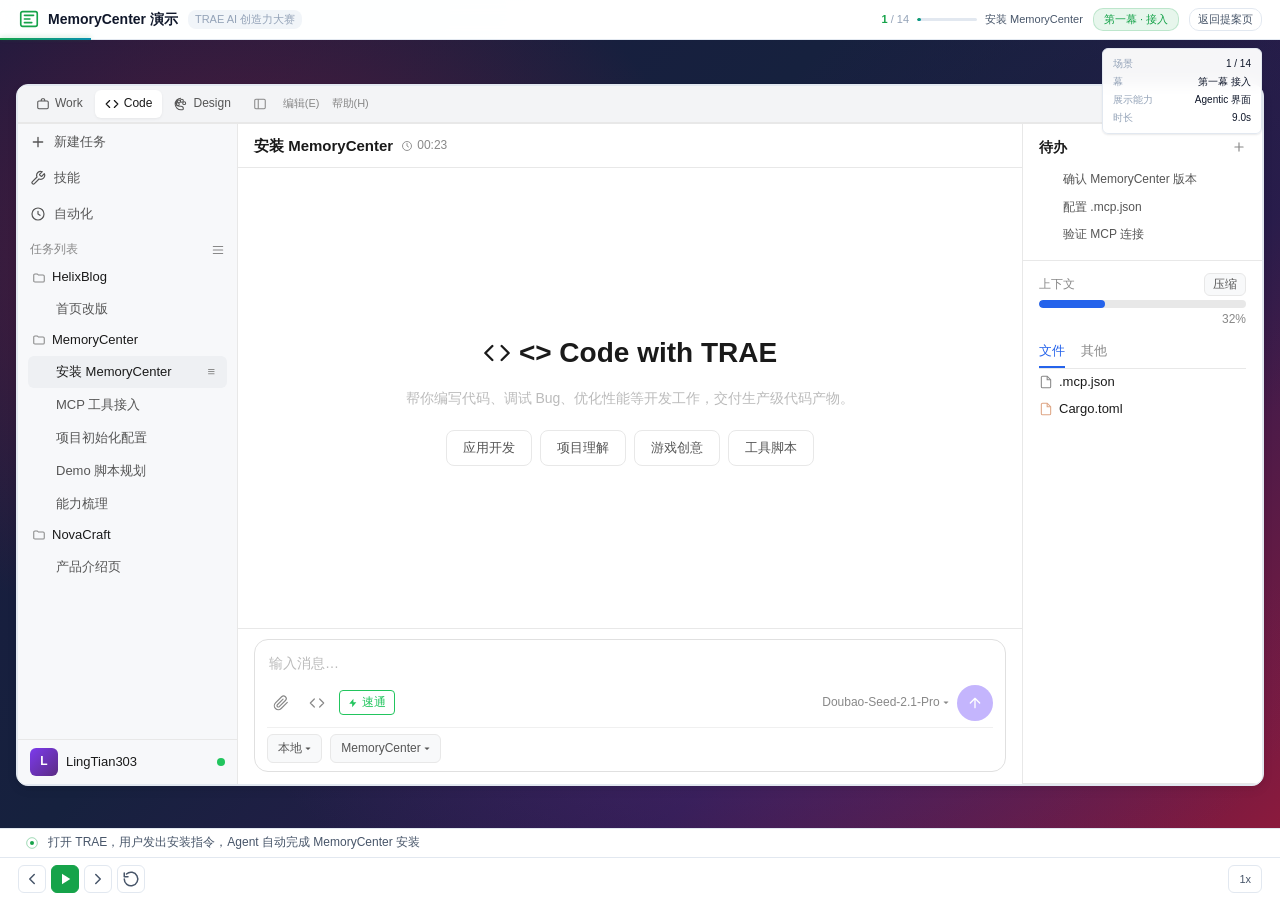
==== contest/demo/index.html @ 3664e906 "feat(demo): 移除底部时间轴+全局桌面背景+进度条迁移顶栏+场景调整" ====
<!DOCTYPE html>
<html lang="zh-CN">
<head>
<meta charset="UTF-8">
<meta name="viewport" content="width=device-width, initial-scale=1.0">
<title>MemoryCenter 演示 · TRAE AI 创造力大赛</title>
<link rel="stylesheet" href="demo.css">
</head>
<body>

<!-- 顶部标题栏 -->
<header id="topbar">
  <div class="topbar-left">
    <span class="logo-mark" aria-hidden="true">
      <svg width="22" height="22" viewBox="0 0 24 24" fill="none">
        <rect x="3" y="4" width="18" height="16" rx="2" stroke="currentColor" stroke-width="1.8"/>
        <path d="M7 8h10M7 12h6M7 16h8" stroke="currentColor" stroke-width="1.8" stroke-linecap="round"/>
      </svg>
    </span>
    <span class="title-text">MemoryCenter 演示</span>
    <span class="title-sub">TRAE AI 创造力大赛</span>
  </div>
  <div class="topbar-right">
    <div class="topbar-progress-wrap">
      <span class="scene-counter">
        <span id="scene-current">0</span> / <span id="scene-total">31</span>
      </span>
      <div id="progress-track" class="progress-track">
        <div id="progress-fill" class="progress-fill"></div>
      </div>
      <span class="scene-name" id="scene-name">—</span>
    </div>
    <span id="act-label" class="act-badge">第一幕 · 接入</span>
    <a href="/" class="back-link">返回提案页</a>
  </div>
  <!-- 场景进度条（嵌入 topbar 底部） -->
  <div id="scene-progress-bar"></div>
</header>

<!-- 场景舞台：16:9 电脑屏幕容器（桌面背景图充填 stage 外区域） -->
<main id="stage-container" class="desktop-bg">
  <div id="stage" class="stage">
    <!-- 场景内容由 demo.js 动态渲染 -->
    <div id="scene-content" class="scene-content">
      <div class="loading-hint">正在加载演示…</div>
    </div>
  </div>
</main>

<!-- 旁白字幕条 -->
<div id="caption-bar">
  <div class="caption-prefix" aria-hidden="true">
    <svg width="16" height="16" viewBox="0 0 24 24" fill="none">
      <circle cx="12" cy="12" r="3" fill="currentColor"/>
      <circle cx="12" cy="12" r="8" stroke="currentColor" stroke-width="1.5" stroke-opacity="0.4"/>
    </svg>
  </div>
  <div id="caption-text" class="caption-text">演示即将开始</div>
</div>

<!-- 控制条 -->
<div id="control-bar">
  <div class="control-group">
    <button id="btn-prev" class="ctrl-btn" title="上一步 (←)" aria-label="上一步">
      <svg width="18" height="18" viewBox="0 0 24 24" fill="none"><path d="M15 6l-6 6 6 6" stroke="currentColor" stroke-width="2" stroke-linecap="round" stroke-linejoin="round"/></svg>
    </button>
    <button id="btn-play" class="ctrl-btn ctrl-btn-primary" title="播放/暂停 (空格)" aria-label="播放/暂停">
      <svg id="icon-play" width="18" height="18" viewBox="0 0 24 24" fill="none"><path d="M8 5v14l11-7z" fill="currentColor"/></svg>
      <svg id="icon-pause" width="18" height="18" viewBox="0 0 24 24" fill="none" style="display:none"><rect x="6" y="5" width="4" height="14" fill="currentColor"/><rect x="14" y="5" width="4" height="14" fill="currentColor"/></svg>
    </button>
    <button id="btn-next" class="ctrl-btn" title="下一步 (→)" aria-label="下一步">
      <svg width="18" height="18" viewBox="0 0 24 24" fill="none"><path d="M9 6l6 6-6 6" stroke="currentColor" stroke-width="2" stroke-linecap="round" stroke-linejoin="round"/></svg>
    </button>
    <button id="btn-restart" class="ctrl-btn" title="重新开始" aria-label="重新开始">
      <svg width="18" height="18" viewBox="0 0 24 24" fill="none"><path d="M3 12a9 9 0 1 0 3-6.7M3 4v5h5" stroke="currentColor" stroke-width="2" stroke-linecap="round" stroke-linejoin="round"/></svg>
    </button>
  </div>

  <div class="control-group">
    <button id="btn-speed" class="ctrl-btn ctrl-btn-toggle" title="切换播放速度" aria-label="播放速度">
      <span id="speed-label">1x</span>
    </button>
  </div>
</div>

<!-- 场景标签页（右上角浮动，显示当前场景信息） -->
<div id="scene-info-panel" class="scene-info-panel">
  <div class="info-row">
    <span class="info-label">场景</span>
    <span id="info-scene-id" class="info-value">—</span>
  </div>
  <div class="info-row">
    <span class="info-label">幕</span>
    <span id="info-act" class="info-value">—</span>
  </div>
  <div class="info-row">
    <span class="info-label">展示能力</span>
    <span id="info-capability" class="info-value">—</span>
  </div>
  <div class="info-row">
    <span class="info-label">时长</span>
    <span id="info-duration" class="info-value">—</span>
  </div>
</div>

<script src="demo.js"></script>
</body>
</html>
---- contest/demo/demo.css ----
/* ============================================================
   MemoryCenter 演示动画 · 样式表
   配色延续 creative-proposal.html 浅色系
   ============================================================ */

:root {
  /* 基础配色 —— 白底 + 深色文字 + 绿/蓝/紫强调 */
  --bg: #f8fafc;
  --surface: #ffffff;
  --surface-2: #f1f5f9;
  --surface-3: #e2e8f0;
  --border: #e2e8f0;
  --border-strong: #cbd5e1;
  --text: #0f172a;
  --text-dim: #475569;
  --text-mute: #94a3b8;

  /* 强调色 */
  --accent: #16a34a;
  --accent-dim: #22c55e;
  --accent-glow: rgba(22, 163, 74, 0.1);
  --memory: #2563eb;
  --memory-glow: rgba(37, 99, 235, 0.1);
  --purple: #7c3aed;
  --pink: #db2777;
  --cyan: #0891b2;
  --warning: #d97706;
  --danger: #dc2626;

  /* TRAE 软件主题色（浅色，基于截图样式指南） */
  --trae-bg: #ffffff;
  --trae-sidebar: #f7f8fa;
  --trae-border: #e8e8e8;
  --trae-border-light: #f0f0f0;
  --trae-text: #1a1a1a;
  --trae-text-dim: #555555;
  --trae-text-mute: #888888;
  --trae-placeholder: #bbbbbb;
  --trae-user-bubble: #f4f5f7;
  --trae-active-bg: #eef0f3;
  --trae-purple: #7c3aed;
  --trae-purple-dim: #c4b5fd;
  --trae-blue: #2563eb;
  --trae-success: #22c55e;
  --trae-success-dim: #10b981;
  --trae-input-border: #e0e0e0;
  --trae-card-bg: #f8f9fa;

  /* OpenCode 软件主题色（深色，基于截图样式指南） */
  --oc-bg: #0f0f14;
  --oc-surface: #1a1a24;
  --oc-surface-2: #222230;
  --oc-active: #1e1e2a;
  --oc-border: #2a2a38;
  --oc-text: #d0d0d0;
  --oc-text-dim: #888888;
  --oc-text-mute: #555555;
  --oc-thinking: #707080;
  --oc-user-bubble: #1e1e2a;
  --oc-code: #56b6c2;
  --oc-accent: #9ece6a;

  /* 阴影 */
  --shadow-sm: 0 1px 3px rgba(0, 0, 0, 0.04), 0 1px 2px rgba(0, 0, 0, 0.06);
  --shadow-md: 0 4px 12px rgba(0, 0, 0, 0.05), 0 2px 4px rgba(0, 0, 0, 0.04);
  --shadow-lg: 0 12px 32px rgba(0, 0, 0, 0.08), 0 4px 12px rgba(0, 0, 0, 0.04);

  /* 渐变 */
  --gradient-1: linear-gradient(135deg, #16a34a 0%, #0891b2 100%);
  --gradient-2: linear-gradient(135deg, #2563eb 0%, #7c3aed 100%);
  --gradient-3: linear-gradient(135deg, #d97706 0%, #db2777 100%);

  /* 尺寸（缩减外围 UI，让 stage 拿到最大空间） */
  --topbar-h: 40px;
  --caption-h: 30px;
  --control-h: 42px;
}

* { margin: 0; padding: 0; box-sizing: border-box; }

html, body {
  font-family: -apple-system, BlinkMacSystemFont, "Segoe UI", "PingFang SC", "Microsoft YaHei", sans-serif;
  background: var(--bg);
  background-image:
    radial-gradient(ellipse 80% 50% at 20% 0%, rgba(22, 163, 74, 0.04), transparent 50%),
    radial-gradient(ellipse 60% 40% at 80% 30%, rgba(37, 99, 235, 0.03), transparent 50%);
  color: var(--text);
  height: 100vh;
  overflow: hidden;
  font-size: 14px;
  line-height: 1.6;
  -webkit-font-smoothing: antialiased;
}

/* ============================================================
   场景进度条（嵌入 topbar 底部，不占用额外空间）
   ============================================================ */
#scene-progress-bar {
  position: absolute;
  bottom: -1px; left: 0;
  height: 2px;
  width: 0%;
  background: var(--gradient-1);
  z-index: 101;
  transition: width 0.3s ease;
  box-shadow: 0 -1px 4px rgba(22, 163, 74, 0.3);
}

/* ============================================================
   顶部标题栏
   ============================================================ */
#topbar {
  height: var(--topbar-h);
  display: flex;
  align-items: center;
  justify-content: space-between;
  padding: 0 18px;
  background: rgba(255, 255, 255, 0.92);
  backdrop-filter: blur(12px);
  border-bottom: 1px solid var(--border);
  position: relative;
  z-index: 100;
}

.topbar-left {
  display: flex;
  align-items: center;
  gap: 8px;
}

.logo-mark {
  color: var(--accent);
  display: flex;
}

.title-text {
  font-size: 14px;
  font-weight: 600;
  color: var(--text);
}

.title-sub {
  font-size: 11px;
  color: var(--text-mute);
  padding: 1px 7px;
  background: var(--surface-2);
  border-radius: 8px;
  margin-left: 2px;
}

.topbar-right {
  display: flex;
  align-items: center;
  gap: 10px;
}

/* 顶栏进度条组件（迁移自 control-bar） */
.topbar-progress-wrap {
  display: flex;
  align-items: center;
  gap: 8px;
  min-width: 180px;
  max-width: 340px;
}
.topbar-progress-wrap .progress-track {
  flex: 1;
  height: 3px;
  min-width: 60px;
}
.topbar-progress-wrap .scene-name {
  max-width: 110px;
  overflow: hidden;
  text-overflow: ellipsis;
}

/* 桌面背景（移到 stage-container 层级，充当桌面壁纸） */
#stage-container.desktop-bg {
  background:
    radial-gradient(ellipse 60% 80% at 20% 30%, rgba(139, 26, 61, 0.6), transparent 60%),
    radial-gradient(ellipse 50% 70% at 80% 20%, rgba(22, 33, 62, 0.7), transparent 55%),
    radial-gradient(ellipse 70% 60% at 60% 80%, rgba(91, 44, 131, 0.5), transparent 60%),
    radial-gradient(ellipse 40% 50% at 30% 60%, rgba(41, 182, 205, 0.3), transparent 50%),
    linear-gradient(135deg, #1a1a3e 0%, #16213e 40%, #2d1b4e 70%, #8b1a3d 100%);
}

.act-badge {
  font-size: 11px;
  color: var(--accent);
  background: var(--accent-glow);
  padding: 2px 10px;
  border-radius: 10px;
  font-weight: 500;
  border: 1px solid rgba(22, 163, 74, 0.2);
  transition: all 0.3s;
}

.back-link {
  font-size: 11px;
  color: var(--text-dim);
  text-decoration: none;
  padding: 2px 8px;
  border: 1px solid var(--border);
  border-radius: 10px;
  transition: all 0.2s;
}

.back-link:hover {
  color: var(--accent);
  border-color: var(--accent-dim);
}

/* ============================================================
   场景舞台
   ============================================================ */
#stage-container {
  height: calc(100vh - var(--topbar-h) - var(--caption-h) - var(--control-h));
  padding: 6px 16px 4px;
  display: flex;
  align-items: center;
  justify-content: center;
}

.stage {
  --avail-h: calc(100vh - var(--topbar-h) - var(--caption-h) - var(--control-h) - 10px);
  width: min(100%, calc(var(--avail-h) * 16 / 9), 1600px);
  aspect-ratio: 16 / 9;
  background: var(--surface);
  border: 1px solid var(--border);
  border-radius: 12px;
  box-shadow: var(--shadow-md);
  overflow: hidden;
  position: relative;
}

.scene-content {
  width: 100%;
  height: 100%;
  position: relative;
  overflow: hidden;
}

.loading-hint {
  display: flex;
  align-items: center;
  justify-content: center;
  height: 100%;
  color: var(--text-mute);
  font-size: 14px;
}

/* ============================================================
   旁白字幕条
   ============================================================ */
#caption-bar {
  height: var(--caption-h);
  display: flex;
  align-items: center;
  gap: 8px;
  padding: 0 24px;
  background: var(--surface);
  border-top: 1px solid var(--border);
  border-bottom: 1px solid var(--border);
}

.caption-prefix {
  color: var(--accent);
  display: flex;
  animation: pulse 2s ease-in-out infinite;
}

@keyframes pulse {
  0%, 100% { opacity: 1; }
  50% { opacity: 0.5; }
}

.caption-text {
  font-size: 12px;
  color: var(--text-dim);
  font-weight: 500;
  transition: opacity 0.3s;
  white-space: nowrap;
  overflow: hidden;
  text-overflow: ellipsis;
}

/* ============================================================
   控制条
   ============================================================ */
#control-bar {
  height: var(--control-h);
  display: flex;
  align-items: center;
  justify-content: space-between;
  padding: 0 18px;
  background: var(--surface);
  gap: 14px;
}

.control-group {
  display: flex;
  align-items: center;
  gap: 5px;
}

.ctrl-btn {
  width: 28px;
  height: 28px;
  border: 1px solid var(--border);
  background: var(--surface);
  border-radius: 6px;
  cursor: pointer;
  display: flex;
  align-items: center;
  justify-content: center;
  color: var(--text-dim);
  transition: all 0.15s;
}

.ctrl-btn:hover {
  border-color: var(--accent-dim);
  color: var(--accent);
  background: var(--accent-glow);
}

.ctrl-btn:active {
  transform: scale(0.95);
}

.ctrl-btn-primary {
  background: var(--accent);
  border-color: var(--accent);
  color: white;
}

.ctrl-btn-primary:hover {
  background: var(--accent-dim);
  border-color: var(--accent-dim);
  color: white;
}

.ctrl-btn-toggle {
  width: auto;
  padding: 0 10px;
  font-size: 11px;
  font-weight: 500;
  height: 28px;
}

.progress-wrap {
  flex: 1;
  display: flex;
  align-items: center;
  gap: 10px;
  max-width: 600px;
}

.scene-counter {
  font-size: 11px;
  color: var(--text-mute);
  font-variant-numeric: tabular-nums;
  white-space: nowrap;
}

#scene-current {
  color: var(--accent);
  font-weight: 600;
}

.progress-track {
  flex: 1;
  height: 3px;
  background: var(--surface-3);
  border-radius: 2px;
  overflow: hidden;
}

.progress-fill {
  height: 100%;
  width: 0%;
  background: var(--gradient-1);
  border-radius: 2px;
  transition: width 0.3s ease;
}

.scene-name {
  font-size: 11px;
  color: var(--text-dim);
  white-space: nowrap;
  font-weight: 500;
}

/* ============================================================
   场景信息浮窗
   ============================================================ */
.scene-info-panel {
  position: fixed;
  top: calc(var(--topbar-h) + 8px);
  right: 18px;
  background: rgba(255, 255, 255, 0.96);
  backdrop-filter: blur(8px);
  border: 1px solid var(--border);
  border-radius: 6px;
  padding: 6px 10px;
  box-shadow: var(--shadow-sm);
  font-size: 10px;
  min-width: 160px;
  z-index: 50;
  transition: opacity 0.3s;
}

.info-row {
  display: flex;
  justify-content: space-between;
  gap: 10px;
  padding: 1px 0;
}

.info-label {
  color: var(--text-mute);
}

.info-value {
  color: var(--text);
  font-weight: 500;
  text-align: right;
}

/* ============================================================
   占位符（未提供截图时显示）
   ============================================================ */
.screenshot-placeholder {
  background: var(--surface-2);
  border: 2px dashed var(--border-strong);
  border-radius: 8px;
  display: flex;
  flex-direction: column;
  align-items: center;
  justify-content: center;
  color: var(--text-mute);
  font-size: 12px;
  text-align: center;
  padding: 16px;
  min-height: 80px;
}

.placeholder-label {
  font-family: "Consolas", "Monaco", monospace;
  font-size: 11px;
  color: var(--text-dim);
  background: var(--surface);
  padding: 2px 8px;
  border-radius: 4px;
  margin-bottom: 6px;
  border: 1px solid var(--border);
}

.placeholder-hint {
  color: var(--text-mute);
  font-size: 11px;
}

/* ============================================================
   场景过渡动画
   ============================================================ */
.scene-content.fade-in {
  animation: sceneFadeIn 0.4s ease-out;
}

@keyframes sceneFadeIn {
  from { opacity: 0; transform: translateY(8px); }
  to { opacity: 1; transform: translateY(0); }
}

.scene-content.fade-out {
  animation: sceneFadeOut 0.3s ease-in forwards;
}

@keyframes sceneFadeOut {
  from { opacity: 1; }
  to { opacity: 0; }
}

/* ============================================================
   通用场景元素
   ============================================================ */

/* 桌面背景（macOS Sonoma 风格流体壁纸） */
.desktop-scene {
  width: 100%;
  height: 100%;
  background:
    radial-gradient(ellipse 60% 80% at 20% 30%, rgba(139, 26, 61, 0.6), transparent 60%),
    radial-gradient(ellipse 50% 70% at 80% 20%, rgba(22, 33, 62, 0.7), transparent 55%),
    radial-gradient(ellipse 70% 60% at 60% 80%, rgba(91, 44, 131, 0.5), transparent 60%),
    radial-gradient(ellipse 40% 50% at 30% 60%, rgba(41, 182, 205, 0.3), transparent 50%),
    linear-gradient(135deg, #1a1a3e 0%, #16213e 40%, #2d1b4e 70%, #8b1a3d 100%);
  display: flex;
  align-items: center;
  justify-content: center;
  position: relative;
  overflow: hidden;
}

/* macOS Dock 栏 */
.mac-dock {
  position: absolute;
  bottom: 8px;
  left: 50%;
  transform: translateX(-50%);
  height: 56px;
  background: rgba(255, 255, 255, 0.18);
  backdrop-filter: blur(20px);
  border: 1px solid rgba(255, 255, 255, 0.15);
  border-radius: 16px;
  display: flex;
  align-items: center;
  gap: 6px;
  padding: 0 12px;
  z-index: 5;
}

.dock-icon {
  width: 40px;
  height: 40px;
  border-radius: 8px;
  display: flex;
  align-items: center;
  justify-content: center;
  font-size: 18px;
  font-weight: 700;
  color: white;
  flex-shrink: 0;
}

/* 软件窗口容器 */
.app-window {
  background: var(--surface);
  border: 1px solid var(--border);
  border-radius: 10px;
  box-shadow: var(--shadow-lg);
  overflow: hidden;
  display: flex;
  flex-direction: column;
  width: 100%;
  height: 100%;
}

.app-window.trae {
  --app-bg: var(--trae-bg);
  --app-sidebar: var(--trae-sidebar);
  --app-border: var(--trae-border);
  --app-text: var(--trae-text);
  --app-text-dim: var(--trae-text-dim);
  --app-text-mute: var(--trae-text-mute);
}

.app-window.opencode {
  --app-bg: var(--oc-bg);
  --app-sidebar: var(--oc-surface);
  --app-border: var(--oc-border);
  --app-text: var(--oc-text);
  --app-text-dim: var(--oc-text-dim);
  --app-text-mute: var(--oc-text-mute);
  color: var(--oc-text);
  background: var(--oc-bg);
}

/* 窗口标题栏（Windows 风格控件 — □ ×） */
.window-titlebar {
  height: 36px;
  background: var(--app-sidebar);
  border-bottom: 1px solid var(--app-border);
  display: flex;
  align-items: center;
  padding: 0 0 0 12px;
  gap: 8px;
  flex-shrink: 0;
  position: relative;
}

.window-title {
  font-size: 12px;
  color: var(--app-text-dim);
  font-weight: 500;
  flex: 1;
}

/* Windows 风格窗口控件 */
.window-controls {
  display: flex;
  height: 100%;
  margin-left: auto;
}

.win-ctrl {
  width: 46px;
  height: 100%;
  display: flex;
  align-items: center;
  justify-content: center;
  cursor: pointer;
  color: var(--app-text-dim);
  font-size: 12px;
  transition: background 0.15s;
  border: none;
  background: transparent;
}

.win-ctrl:hover {
  background: rgba(0, 0, 0, 0.06);
}

.win-ctrl.close:hover {
  background: #e81123;
  color: white;
}

.app-window.opencode .win-ctrl:hover {
  background: rgba(255, 255, 255, 0.08);
}

/* TRAE 顶栏（Tab + 侧边栏图标 + 编辑/帮助 + 窗口控件，合并为一行） */
.window-titlebar.trae-titlebar {
  height: 38px;
  padding: 0;
  background: var(--trae-bg);
}

.trae-tabs-row {
  flex: 1;
  display: flex;
  align-items: center;
  gap: 2px;
  height: 100%;
  padding: 0 8px;
  background: var(--trae-tabbar-bg, #f3f4f6);
  border-bottom: 1px solid var(--trae-border);
}

.trae-tab {
  display: inline-flex;
  align-items: center;
  gap: 5px;
  padding: 4px 10px;
  font-size: 12px;
  color: var(--trae-text-dim);
  border-radius: 6px;
  cursor: pointer;
  transition: all 0.15s;
}

.trae-tab svg { flex-shrink: 0; }

.trae-tab.active {
  background: white;
  color: var(--trae-text);
  font-weight: 500;
  box-shadow: 0 1px 3px rgba(0,0,0,0.06);
}

.trae-tab:not(.active):hover {
  background: rgba(0,0,0,0.04);
}

.trae-sidebar-toggle {
  display: inline-flex;
  align-items: center;
  justify-content: center;
  width: 26px;
  height: 26px;
  margin-left: 4px;
  margin-right: 8px;
  color: var(--trae-text-mute);
  border-radius: 4px;
  cursor: pointer;
  transition: all 0.15s;
}

.trae-sidebar-toggle:hover {
  background: rgba(0,0,0,0.05);
  color: var(--trae-text);
}

.trae-menu-text {
  font-size: 11px;
  color: var(--trae-text-mute);
  margin-right: 10px;
  cursor: pointer;
  white-space: nowrap;
}

.trae-menu-text:first-of-type { margin-left: 4px; }

.trae-menu-text:hover {
  color: var(--trae-text);
}

/* 窗口主体 */
.window-body {
  flex: 1;
  display: flex;
  overflow: hidden;
}

/* ============================================================
   TRAE 界面组件（三栏布局：任务列表 + 聊天区 + 待办/上下文）
   ============================================================ */
.trae-layout {
  display: flex;
  width: 100%;
  height: 100%;
  background: var(--trae-bg);
}

/* ---- 左侧栏：任务列表 ---- */
.trae-sidebar {
  width: 220px;
  background: var(--trae-sidebar);
  border-right: 1px solid var(--trae-border);
  display: flex;
  flex-direction: column;
  flex-shrink: 0;
}

.trae-sidebar-item {
  padding: 0 12px;
  height: 36px;
  display: flex;
  align-items: center;
  gap: 8px;
  font-size: 13px;
  color: var(--trae-text-dim);
  cursor: pointer;
}

.trae-sidebar-item svg { width: 16px; height: 16px; flex-shrink: 0; }

.trae-sidebar-section-title {
  padding: 8px 12px 4px;
  display: flex;
  align-items: center;
  justify-content: space-between;
  font-size: 12px;
  color: var(--trae-text-mute);
}

.trae-project-group { padding: 0 6px; }

.trae-project-name {
  padding: 4px 8px;
  font-size: 13px;
  color: var(--trae-text);
  display: flex;
  align-items: center;
  gap: 6px;
}

.trae-task-item {
  padding: 0 12px 0 28px;
  height: 32px;
  line-height: 32px;
  font-size: 13px;
  color: var(--trae-text-dim);
  border-radius: 6px;
  margin: 1px 4px;
  cursor: pointer;
  white-space: nowrap;
  overflow: hidden;
  text-overflow: ellipsis;
  transition: background 0.15s;
}

.trae-task-item:hover { background: rgba(0,0,0,0.04); }
.trae-task-item.active {
  background: var(--trae-active-bg);
  color: var(--trae-text);
}
.trae-task-item.active::after {
  content: '≡';
  float: right;
  color: var(--trae-text-mute);
}
.trae-task-item.removing { animation: itemRemove 0.4s ease-in forwards; }

@keyframes itemRemove {
  to { opacity: 0; transform: translateX(-20px); max-height: 0; padding: 0; margin: 0; }
}

.trae-sidebar-footer {
  padding: 8px 12px;
  border-top: 1px solid var(--trae-border);
  display: flex;
  align-items: center;
  gap: 8px;
}

.trae-avatar {
  width: 28px; height: 28px;
  border-radius: 6px;
  background: linear-gradient(135deg, #7c3aed, #5b2c83);
  display: flex; align-items: center; justify-content: center;
  color: white; font-size: 12px; font-weight: 700;
  flex-shrink: 0;
}

.trae-username { font-size: 13px; color: var(--trae-text); }
.trae-online-dot {
  width: 8px; height: 8px; border-radius: 50%;
  background: var(--trae-success);
  margin-left: auto;
}

/* ---- 中间聊天区 ---- */
.trae-chat {
  flex: 1;
  display: flex;
  flex-direction: column;
  background: var(--trae-bg);
  min-width: 0;
}

.trae-chat-header {
  height: 44px;
  border-bottom: 1px solid var(--trae-border);
  display: flex;
  align-items: center;
  padding: 0 16px;
  gap: 8px;
  flex-shrink: 0;
}

.trae-chat-title {
  font-size: 15px;
  font-weight: 600;
  color: var(--trae-text);
}

.trae-chat-timer {
  font-size: 12px;
  color: var(--trae-text-mute);
  display: flex;
  align-items: center;
  gap: 4px;
}

.trae-chat-body {
  flex: 1;
  overflow-y: auto;
  padding: 16px 20px;
  display: flex;
  flex-direction: column;
  gap: 16px;
}

/* 空状态欢迎页 */
.trae-welcome {
  flex: 1;
  display: flex;
  flex-direction: column;
  align-items: center;
  justify-content: center;
  gap: 12px;
}

.trae-welcome-title {
  font-size: 28px;
  font-weight: 700;
  color: var(--trae-text);
  display: flex;
  align-items: center;
  gap: 8px;
}

.trae-welcome-sub {
  font-size: 14px;
  color: var(--trae-placeholder);
  text-align: center;
}

.trae-quick-actions {
  display: flex;
  gap: 8px;
  margin-top: 8px;
}

.trae-quick-btn {
  padding: 8px 16px;
  background: white;
  border: 1px solid var(--trae-border);
  border-radius: 8px;
  font-size: 13px;
  color: var(--trae-text-dim);
  cursor: pointer;
  display: flex;
  align-items: center;
  gap: 6px;
}

/* TRAE 消息样式 */
.trae-msg {
  animation: msgSlideIn 0.3s ease-out;
  max-width: 85%;
}

@keyframes msgSlideIn {
  from { opacity: 0; transform: translateY(10px); }
  to { opacity: 1; transform: translateY(0); }
}

/* 用户消息：右对齐浅灰气泡 */
.trae-msg.user {
  align-self: flex-end;
}

.trae-msg.user .trae-msg-bubble {
  background: var(--trae-user-bubble);
  color: var(--trae-text);
  border-radius: 12px;
  padding: 12px 16px;
  font-size: 14px;
  line-height: 1.6;
  max-width: 80%;
}

/* Agent 消息：无气泡，白底直排 */
.trae-msg.agent {
  align-self: flex-start;
  width: 95%;
  max-width: 95%;
}

.trae-agent-header {
  display: flex;
  align-items: center;
  gap: 6px;
  margin-bottom: 6px;
}

.trae-agent-icon {
  width: 20px; height: 20px;
  border-radius: 4px;
  background: #1a1a1a;
  color: white;
  display: flex; align-items: center; justify-content: center;
  font-size: 10px; font-weight: 700;
}

.trae-agent-name {
  font-size: 14px;
  font-weight: 600;
  color: var(--trae-text);
}

.trae-agent-body {
  font-size: 14px;
  color: var(--trae-text);
  line-height: 1.7;
}

/* 折叠条 */
.trae-collapse-bar {
  font-size: 12px;
  color: var(--trae-text-mute);
  padding: 4px 0;
  cursor: pointer;
  display: flex;
  align-items: center;
  gap: 4px;
}

.trae-collapse-bar::before {
  content: '▸';
  font-size: 10px;
}

.trae-collapse-bar.expanded::before {
  content: '▾';
}

/* 步骤卡片（绿色 ✓ + 标题） */
.trae-step {
  display: flex;
  align-items: center;
  gap: 8px;
  padding: 6px 0;
  font-size: 14px;
  font-weight: 500;
  color: var(--trae-text);
}

.trae-step-check {
  width: 18px; height: 18px;
  border-radius: 50%;
  background: var(--trae-success);
  color: white;
  display: flex;
  align-items: center;
  justify-content: center;
  font-size: 11px;
  flex-shrink: 0;
}

/* 终端输出卡片 */
.trae-terminal {
  background: var(--trae-card-bg);
  border: 1px solid #ececec;
  border-radius: 8px;
  padding: 12px 16px;
  margin: 8px 0;
  font-family: "Consolas", "Monaco", monospace;
  font-size: 12px;
  color: var(--trae-text-dim);
}

.trae-terminal-cmd {
  color: var(--trae-text);
  margin-bottom: 4px;
}

.trae-terminal-cmd::before {
  content: '$ ';
  color: var(--trae-success);
}

.trae-terminal-output {
  white-space: pre;
  line-height: 1.5;
}

/* 文件卡片 */
.trae-file-card {
  display: flex;
  align-items: center;
  gap: 8px;
  padding: 8px 12px;
  background: var(--trae-card-bg);
  border: 1px solid var(--trae-border);
  border-radius: 8px;
  margin: 4px 0;
  font-size: 13px;
}

.trae-file-icon {
  width: 24px; height: 24px;
  border-radius: 4px;
  display: flex;
  align-items: center;
  justify-content: center;
  font-size: 12px;
  font-weight: 700;
  color: white;
  flex-shrink: 0;
}

.trae-file-name { font-weight: 500; color: var(--trae-text); }
.trae-file-type { font-size: 11px; color: var(--trae-text-mute); }
.trae-file-changes { margin-left: auto; font-size: 12px; color: var(--trae-success); font-family: monospace; }

/* 任务完成标记 */
.trae-task-done {
  display: flex;
  align-items: center;
  gap: 6px;
  font-size: 13px;
  color: var(--trae-success-dim);
  font-weight: 500;
  padding: 4px 0;
}

/* 消息操作栏 */
.trae-msg-actions {
  display: flex;
  gap: 12px;
  padding: 4px 0;
  font-size: 14px;
  color: var(--trae-text-mute);
}

.trae-msg-actions span { cursor: pointer; }
.trae-msg-actions span:hover { color: var(--trae-text-dim); }

/* 工具调用卡片（保留兼容） */
.tool-card {
  background: var(--trae-card-bg);
  border: 1px solid var(--trae-border);
  border-radius: 8px;
  padding: 10px 12px;
  font-size: 12px;
  margin-top: 6px;
  animation: toolCardIn 0.3s ease-out;
}

@keyframes toolCardIn {
  from { opacity: 0; transform: scale(0.96); }
  to { opacity: 1; transform: scale(1); }
}

.tool-card-header {
  display: flex;
  align-items: center;
  gap: 6px;
  margin-bottom: 4px;
}

.tool-icon { width: 14px; height: 14px; color: var(--trae-blue); flex-shrink: 0; }

.tool-name {
  font-family: "Consolas", "Monaco", monospace;
  font-size: 12px;
  font-weight: 600;
  color: var(--trae-blue);
}

.tool-status {
  margin-left: auto;
  font-size: 10px;
  padding: 2px 6px;
  border-radius: 8px;
  font-weight: 500;
}

.tool-status.running { background: rgba(217, 119, 6, 0.1); color: var(--warning); }
.tool-status.done { background: rgba(34, 197, 94, 0.1); color: var(--trae-success); }

.tool-args {
  font-family: "Consolas", "Monaco", monospace;
  font-size: 11px;
  color: var(--trae-text-dim);
  background: var(--trae-card-bg);
  padding: 6px 8px;
  border-radius: 4px;
  margin-top: 4px;
}

/* ---- TRAE 输入框区域（整体大圆角框） ---- */
.trae-input-area {
  border-top: 1px solid var(--trae-border);
  padding: 10px 16px 12px;
  flex-shrink: 0;
}

.trae-input-area-inner {
  background: white;
  border: 1px solid var(--trae-input-border);
  border-radius: 14px;
  padding: 6px 12px 8px;
  transition: border-color 0.2s, box-shadow 0.2s;
}

.trae-input-area-inner.typing {
  border-color: var(--trae-purple);
  box-shadow: 0 0 0 2px rgba(124, 58, 237, 0.15);
}

.trae-input-box {
  background: transparent;
  border: none;
  border-radius: 0;
  padding: 6px 2px;
  min-height: 28px;
  font-size: 14px;
  color: var(--trae-text);
  display: flex;
  align-items: center;
}

.trae-input-box.typing::after {
  content: '|';
  color: var(--trae-purple);
  animation: cursorBlink 0.8s infinite;
  margin-left: 1px;
}

.trae-input-box.placeholder { color: var(--trae-placeholder); }

@keyframes cursorBlink {
  0%, 50% { opacity: 1; }
  51%, 100% { opacity: 0; }
}

.trae-input-toolbar {
  display: flex;
  align-items: center;
  gap: 8px;
  margin-top: 4px;
}

.trae-tool-btn {
  width: 28px; height: 28px;
  display: flex; align-items: center; justify-content: center;
  color: var(--trae-text-mute);
  cursor: pointer;
  border-radius: 4px;
}

.trae-tool-btn:hover { background: rgba(0,0,0,0.05); color: var(--trae-text-dim); }

.trae-speed-label {
  font-size: 12px;
  color: var(--trae-success);
  padding: 2px 8px;
  border: 1px solid var(--trae-success);
  border-radius: 4px;
  display: flex;
  align-items: center;
  gap: 4px;
}

.trae-model-selector {
  font-size: 12px;
  color: var(--trae-text-mute);
  display: flex;
  align-items: center;
  gap: 4px;
  margin-left: auto;
  cursor: pointer;
}

.trae-send-btn {
  width: 36px; height: 36px;
  background: var(--trae-purple);
  color: white;
  border: none;
  border-radius: 50%;
  cursor: pointer;
  display: flex;
  align-items: center;
  justify-content: center;
  flex-shrink: 0;
  transition: opacity 0.2s;
}

.trae-send-btn:disabled,
.trae-send-btn.dim {
  background: var(--trae-purple-dim);
}

.trae-input-footer {
  display: flex;
  align-items: center;
  gap: 8px;
  margin-top: 6px;
  padding-top: 6px;
  border-top: 1px solid var(--trae-border-light);
  font-size: 12px;
}

.trae-context-selector {
  padding: 4px 10px;
  background: var(--trae-card-bg);
  border: 1px solid var(--trae-border);
  border-radius: 6px;
  color: var(--trae-text-dim);
  display: flex;
  align-items: center;
  gap: 4px;
  cursor: pointer;
}

/* ---- 右侧栏：待办 + 上下文 ---- */
.trae-right-panel {
  width: 240px;
  background: var(--trae-bg);
  border-left: 1px solid var(--trae-border);
  display: flex;
  flex-direction: column;
  flex-shrink: 0;
  overflow-y: auto;
}

.trae-right-section {
  padding: 12px 16px;
  border-bottom: 1px solid var(--trae-border);
}

.trae-right-title {
  font-size: 14px;
  font-weight: 600;
  color: var(--trae-text);
  margin-bottom: 8px;
  display: flex;
  align-items: center;
  justify-content: space-between;
}

.trae-todo-item {
  display: flex;
  align-items: center;
  gap: 8px;
  padding: 4px 0;
  font-size: 12px;
  color: var(--trae-text-dim);
}

.trae-todo-check {
  width: 16px; height: 16px;
  border-radius: 50%;
  background: var(--trae-success);
  color: white;
  display: flex; align-items: center; justify-content: center;
  font-size: 9px;
  flex-shrink: 0;
}

.trae-todo-item:not(.done) .trae-todo-check {
  background: transparent;
  border: 1.5px solid var(--trae-border-strong);
}

.trae-todo-item.done .trae-todo-text {
  text-decoration: line-through;
  color: var(--trae-text-mute);
}

/* 上下文水位条 */
.trae-context-bar-wrap {
  margin-bottom: 8px;
}

.trae-context-header {
  display: flex;
  align-items: center;
  justify-content: space-between;
  margin-bottom: 4px;
}

.trae-context-label { font-size: 12px; color: var(--trae-text-mute); }

.trae-compress-btn {
  font-size: 12px;
  padding: 2px 8px;
  background: var(--trae-card-bg);
  border: 1px solid var(--trae-border);
  border-radius: 6px;
  color: var(--trae-text-dim);
  cursor: pointer;
}

.trae-context-bar {
  height: 8px;
  background: #e8e8e8;
  border-radius: 4px;
  overflow: hidden;
}

.trae-context-fill {
  height: 100%;
  background: var(--trae-blue, #60a5fa);
  border-radius: 4px;
  transition: width 0.5s, background 0.5s;
}

.trae-context-fill.warning { background: var(--warning); }
.trae-context-fill.danger { background: var(--danger); }

.trae-context-percent {
  font-size: 12px;
  color: var(--trae-text-mute);
  text-align: right;
  margin-top: 2px;
  font-variant-numeric: tabular-nums;
}

.trae-context-tabs {
  display: flex;
  gap: 16px;
  margin-top: 8px;
  border-bottom: 1px solid var(--trae-border);
}

.trae-context-tab {
  font-size: 13px;
  color: var(--trae-text-mute);
  padding: 4px 0;
  cursor: pointer;
}

.trae-context-tab.active {
  color: var(--trae-blue);
  border-bottom: 2px solid var(--trae-blue);
  font-weight: 500;
}

.trae-file-list-item {
  display: flex;
  align-items: center;
  gap: 6px;
  padding: 3px 0;
  font-size: 13px;
  color: var(--trae-text);
}

.trae-file-list-icon { color: var(--trae-blue); flex-shrink: 0; }

/* ---- MCP 设置模态弹窗 ---- */
.trae-modal-overlay {
  position: absolute;
  inset: 0;
  background: rgba(0, 0, 0, 0.3);
  display: flex;
  align-items: center;
  justify-content: center;
  z-index: 50;
  animation: fadeIn 0.2s;
}

@keyframes fadeIn { from { opacity: 0; } to { opacity: 1; } }

.trae-modal {
  width: 720px;
  max-width: 90%;
  height: 560px;
  max-height: 85%;
  background: white;
  border-radius: 12px;
  box-shadow: 0 20px 60px rgba(0,0,0,0.2);
  border: 1px solid var(--trae-border);
  display: flex;
  flex-direction: column;
  overflow: hidden;
  animation: modalIn 0.25s ease-out;
}

@keyframes modalIn {
  from { opacity: 0; transform: scale(0.95) translateY(10px); }
  to { opacity: 1; transform: scale(1) translateY(0); }
}

.trae-modal-top {
  height: 50px;
  display: flex;
  align-items: center;
  gap: 8px;
  padding: 0 20px;
  border-bottom: 1px solid var(--trae-border);
}

.trae-modal-body {
  flex: 1;
  display: flex;
  overflow: hidden;
}

.trae-settings-menu {
  width: 200px;
  background: var(--trae-sidebar);
  border-right: 1px solid var(--trae-border);
  padding: 8px 0;
  overflow-y: auto;
}

.trae-settings-item {
  padding: 0 16px;
  height: 36px;
  line-height: 36px;
  font-size: 13px;
  color: var(--trae-text-dim);
  cursor: pointer;
  display: flex;
  align-items: center;
  gap: 8px;
}

.trae-settings-item:hover { background: rgba(0,0,0,0.03); }
.trae-settings-item.active {
  background: var(--trae-active-bg);
  color: var(--trae-text);
  font-weight: 500;
}

.trae-settings-content {
  flex: 1;
  padding: 20px 24px;
  overflow-y: auto;
}

.trae-settings-title {
  font-size: 20px;
  font-weight: 700;
  color: var(--trae-text);
  margin-bottom: 16px;
}

.trae-settings-tabs {
  display: flex;
  gap: 24px;
  margin-bottom: 20px;
  border-bottom: 1px solid var(--trae-border);
}

.trae-settings-tab {
  font-size: 14px;
  color: var(--trae-text-mute);
  padding: 4px 0;
  cursor: pointer;
  position: relative;
}

.trae-settings-tab.active {
  color: var(--trae-text);
  font-weight: 600;
}

.trae-settings-tab.active::after {
  content: '';
  position: absolute;
  bottom: -1px;
  left: 0; right: 0;
  height: 2px;
  background: var(--trae-blue);
}

.trae-mcp-section-title {
  display: flex;
  align-items: center;
  justify-content: space-between;
  margin-bottom: 4px;
}

.trae-mcp-section-title h3 {
  font-size: 15px;
  font-weight: 600;
  color: var(--trae-text);
}

.trae-mcp-add-btn {
  background: #1a1a1a;
  color: white;
  border: none;
  border-radius: 8px;
  padding: 6px 14px;
  font-size: 13px;
  cursor: pointer;
  display: flex;
  align-items: center;
  gap: 4px;
}

.trae-mcp-desc {
  font-size: 12px;
  color: var(--trae-text-mute);
  margin-bottom: 12px;
}

.trae-mcp-list { border-top: 1px solid var(--trae-border-light); }

.trae-mcp-item {
  display: flex;
  align-items: center;
  gap: 10px;
  padding: 10px 0;
  border-bottom: 1px solid var(--trae-border-light);
  cursor: pointer;
  flex-wrap: wrap;
}

.trae-mcp-expand {
  font-size: 10px;
  color: var(--trae-text-mute);
  transition: transform 0.2s;
}

.trae-mcp-item.expanded .trae-mcp-expand {
  transform: rotate(90deg);
}

.trae-mcp-icon {
  width: 24px; height: 24px;
  border-radius: 4px;
  display: flex;
  align-items: center;
  justify-content: center;
  font-size: 12px;
  font-weight: 700;
  color: white;
  flex-shrink: 0;
}

.trae-mcp-name {
  font-size: 14px;
  font-weight: 500;
  color: var(--trae-text);
}

.trae-mcp-check {
  color: var(--trae-success);
  font-size: 14px;
}

.trae-mcp-toggle {
  margin-left: auto;
  width: 40px;
  height: 22px;
  background: var(--trae-success);
  border-radius: 11px;
  position: relative;
  cursor: pointer;
  transition: background 0.2s;
}

.trae-mcp-toggle::after {
  content: '';
  position: absolute;
  right: 2px; top: 2px;
  width: 18px; height: 18px;
  border-radius: 50%;
  background: white;
  transition: right 0.2s;
}

.trae-mcp-toggle.off {
  background: #ccc;
}

.trae-mcp-toggle.off::after {
  right: 20px;
}

/* MCP 工具展开列表 */
.trae-mcp-tools {
  padding: 8px 0 8px 34px;
  display: none;
  width: 100%;
  box-sizing: border-box;
}

.trae-mcp-item.expanded .trae-mcp-tools {
  display: block;
}

.trae-mcp-tool-row {
  display: flex;
  gap: 12px;
  padding: 4px 0;
  font-size: 12px;
  align-items: baseline;
}

.trae-mcp-tool-name {
  font-family: "Consolas", "Monaco", monospace;
  font-weight: 600;
  color: var(--trae-text);
  min-width: 140px;
  flex-shrink: 0;
}

.trae-mcp-tool-desc {
  color: var(--trae-text-mute);
  line-height: 1.5;
}

/* 思考动画 */
.thinking-indicator {
  display: flex;
  align-items: center;
  gap: 6px;
  padding: 8px 12px;
  color: var(--trae-text-mute);
  font-size: 12px;
}

.thinking-dots { display: flex; gap: 3px; }

.thinking-dot {
  width: 5px; height: 5px;
  border-radius: 50%;
  background: var(--trae-text-mute);
  animation: thinkingBounce 1.2s infinite;
}

.thinking-dot:nth-child(2) { animation-delay: 0.2s; }
.thinking-dot:nth-child(3) { animation-delay: 0.4s; }

@keyframes thinkingBounce {
  0%, 60%, 100% { transform: translateY(0); opacity: 0.4; }
  30% { transform: translateY(-6px); opacity: 1; }
}

/* ============================================================
   OpenCode 界面组件（深色单栏布局，基于截图样式指南 #12-#15）
   ============================================================ */

/* 整体容器：单栏深色 */
.opencode-app {
  width: 100%;
  height: 100%;
  background: var(--oc-bg);
  display: flex;
  flex-direction: column;
  color: var(--oc-text);
  font-size: 14px;
  overflow: hidden;
}

/* === 顶部标签栏 === */
.oc-tabbar {
  height: 42px;
  background: var(--oc-bg);
  display: flex;
  align-items: center;
  padding: 0 12px;
  gap: 8px;
  border-bottom: 1px solid var(--oc-border);
  flex-shrink: 0;
}

.oc-icon-btn {
  width: 28px;
  height: 28px;
  border-radius: 6px;
  display: flex;
  align-items: center;
  justify-content: center;
  color: var(--oc-text-dim);
  cursor: pointer;
  flex-shrink: 0;
}
.oc-icon-btn:hover {
  background: var(--oc-active);
  color: var(--oc-text);
}

.oc-tabs-wrap {
  display: flex;
  align-items: center;
  gap: 4px;
  flex: 1;
  min-width: 0;
  overflow: hidden;
}

.oc-tab {
  display: flex;
  align-items: center;
  gap: 6px;
  padding: 0 10px;
  height: 30px;
  background: var(--oc-active);
  border-radius: 8px;
  font-size: 13px;
  color: var(--oc-text);
  max-width: 240px;
}
.oc-tab .oc-tab-icon {
  width: 16px;
  height: 16px;
  flex-shrink: 0;
  display: flex;
  align-items: center;
  justify-content: center;
}
.oc-tab .oc-tab-name {
  overflow: hidden;
  text-overflow: ellipsis;
  white-space: nowrap;
}
.oc-tab .oc-tab-close {
  width: 16px;
  height: 16px;
  border-radius: 4px;
  display: flex;
  align-items: center;
  justify-content: center;
  color: var(--oc-text-dim);
  font-size: 14px;
  flex-shrink: 0;
  cursor: pointer;
}
.oc-tab .oc-tab-close:hover {
  background: rgba(255, 255, 255, 0.1);
  color: var(--oc-text);
}

.oc-tabbar-right {
  display: flex;
  align-items: center;
  gap: 10px;
  color: var(--oc-text-dim);
  flex-shrink: 0;
}

.oc-online-dot {
  width: 8px;
  height: 8px;
  border-radius: 50%;
  background: var(--trae-success);
  box-shadow: 0 0 0 2px var(--oc-bg);
}

.oc-tabbar .window-controls {
  margin-left: 4px;
}

/* OpenCode 顶部栏左侧容器（含菜单 + 新建会话） */
.oc-topbar-left {
  display: flex;
  align-items: center;
  gap: 8px;
  flex-shrink: 0;
}

/* OpenCode 新建会话按钮 */
.oc-new-session {
  display: flex;
  align-items: center;
  gap: 6px;
  padding: 0 10px;
  height: 30px;
  background: var(--oc-active);
  border-radius: 8px;
  font-size: 13px;
  color: var(--oc-text);
  cursor: pointer;
  flex-shrink: 0;
}
.oc-new-session:hover {
  background: var(--oc-surface-2);
}
.oc-new-session svg {
  width: 14px;
  height: 14px;
  flex-shrink: 0;
}

.oc-tabbar .win-ctrl {
  background: transparent;
  border: none;
  color: var(--oc-text-dim);
}
.oc-tabbar .win-ctrl:hover {
  background: var(--oc-active);
  color: var(--oc-text);
}
.oc-tabbar .win-ctrl.close:hover {
  background: #e81123;
  color: #fff;
}

/* === 主体内容区 === */
.oc-body {
  flex: 1;
  display: flex;
  flex-direction: column;
  min-height: 0;
}

/* === 主页（项目+会话列表） === */
.oc-home {
  flex: 1;
  display: flex;
  flex-direction: column;
  align-items: center;
  padding: 40px 24px 24px;
  overflow-y: auto;
}

.oc-search-box {
  width: 100%;
  max-width: 500px;
  height: 40px;
  background: var(--oc-surface);
  border: 1px solid var(--oc-border);
  border-radius: 8px;
  padding: 0 16px;
  display: flex;
  align-items: center;
  gap: 10px;
  color: var(--oc-text-mute);
  font-size: 14px;
  margin-bottom: 30px;
}
.oc-search-box svg {
  width: 16px;
  height: 16px;
  flex-shrink: 0;
}

.oc-home-grid {
  display: flex;
  gap: 40px;
  width: 100%;
  max-width: 640px;
}

.oc-home-col {
  flex: 1;
  min-width: 0;
}

.oc-home-col-title {
  font-size: 14px;
  color: var(--oc-text-dim);
  margin-bottom: 12px;
  display: flex;
  align-items: center;
  justify-content: space-between;
}

.oc-home-item {
  display: flex;
  align-items: center;
  gap: 10px;
  padding: 8px 12px;
  border-radius: 6px;
  font-size: 14px;
  color: var(--oc-text-dim);
  cursor: pointer;
  margin-bottom: 2px;
}
.oc-home-item:hover {
  background: var(--oc-active);
}
.oc-home-item.active {
  background: var(--oc-surface-2);
  color: var(--oc-text);
}

.oc-avatar {
  width: 24px;
  height: 24px;
  border-radius: 50%;
  display: flex;
  align-items: center;
  justify-content: center;
  font-size: 12px;
  font-weight: 600;
  flex-shrink: 0;
  color: #fff;
}
.oc-avatar.gray   { background: #3a3a48; }
.oc-avatar.purple { background: #9b59b6; }
.oc-avatar.cyan   { background: #2dd4bf; }

.oc-home-footer {
  margin-top: auto;
  padding-top: 20px;
  display: flex;
  gap: 20px;
  font-size: 13px;
  color: var(--oc-text-mute);
}

/* === 空会话水印 === */
.oc-watermark {
  flex: 1;
  display: flex;
  flex-direction: column;
  align-items: center;
  justify-content: center;
  position: relative;
}
.oc-watermark-text {
  font-size: 84px;
  font-weight: 800;
  color: rgba(255, 255, 255, 0.07);
  letter-spacing: 4px;
  user-select: none;
  text-shadow: 0 0 50px rgba(255, 255, 255, 0.1);
}

/* === 聊天视图 === */
.oc-chat-view {
  flex: 1;
  display: flex;
  flex-direction: column;
  min-height: 0;
}

.oc-chat-titlebar {
  height: 36px;
  padding: 0 16px;
  display: flex;
  align-items: center;
  justify-content: space-between;
  border-bottom: 1px solid var(--oc-border);
  flex-shrink: 0;
}
.oc-chat-title {
  font-size: 16px;
  font-weight: 600;
  color: #e0e0e0;
}
.oc-chat-titlebar-right {
  display: flex;
  align-items: center;
  gap: 8px;
  color: var(--oc-text-dim);
}

.oc-spinner {
  width: 14px;
  height: 14px;
  border: 2px solid var(--oc-border);
  border-top-color: var(--oc-text);
  border-radius: 50%;
  animation: ocSpin 0.8s linear infinite;
}
@keyframes ocSpin {
  to { transform: rotate(360deg); }
}

.oc-chat-body {
  flex: 1;
  overflow-y: auto;
  padding: 20px 24px;
  display: flex;
  flex-direction: column;
  gap: 16px;
}

/* 用户消息（右对齐深灰气泡） */
.oc-msg-user {
  align-self: flex-end;
  max-width: 70%;
  background: var(--oc-user-bubble);
  border-radius: 12px;
  padding: 10px 14px;
  color: var(--oc-text);
  font-size: 14px;
  line-height: 1.6;
}

/* Agent 思考过程（左对齐，灰色文字，可见推理链） */
.oc-msg-thinking {
  align-self: stretch;
  color: var(--oc-thinking);
  font-size: 13px;
  line-height: 1.7;
}
.oc-msg-thinking p {
  margin-bottom: 10px;
}
.oc-msg-thinking p:last-child {
  margin-bottom: 0;
}

/* 工具调用行（特殊高亮，代码青色） */
.oc-tool-call {
  align-self: stretch;
  padding: 6px 0;
  font-size: 13px;
  color: var(--oc-text-dim);
  display: flex;
  align-items: center;
  gap: 6px;
  flex-wrap: wrap;
}
.oc-tool-call .oc-code {
  font-family: "Consolas", "Monaco", monospace;
  color: #e0e0e0;
  font-size: 13px;
  font-weight: 600;
}
.oc-tool-call .oc-arg {
  color: var(--oc-text-mute);
  font-family: "Consolas", "Monaco", monospace;
  font-size: 12px;
}

/* Agent 最终回复（左对齐，浅色文字） */
.oc-msg-reply {
  align-self: stretch;
  color: var(--oc-text);
  font-size: 14px;
  line-height: 1.7;
}

.oc-scroll-bottom {
  align-self: center;
  width: 28px;
  height: 28px;
  border-radius: 50%;
  background: var(--oc-surface);
  display: flex;
  align-items: center;
  justify-content: center;
  color: var(--oc-text-dim);
  cursor: pointer;
  border: 1px solid var(--oc-border);
}

/* === 输入区域 === */
.oc-input-area {
  padding: 12px 24px 16px;
  flex-shrink: 0;
}
.oc-input-box {
  background: var(--oc-surface);
  border: 1px solid var(--oc-border);
  border-radius: 12px;
  padding: 12px 16px;
  display: flex;
  align-items: center;
  gap: 8px;
  max-width: 800px;
  margin: 0 auto;
  width: 100%;
}
.oc-input-box.focused {
  border-color: rgba(120, 120, 140, 0.55);
  box-shadow: 0 0 0 1px rgba(120, 120, 140, 0.1);
}
.oc-input-text {
  flex: 1;
  color: var(--oc-text);
  font-size: 14px;
  outline: none;
  min-width: 0;
}
.oc-input-text.is-placeholder {
  color: var(--oc-text-mute);
}
.oc-input-text .oc-caret {
  display: inline-block;
  width: 2px;
  height: 16px;
  background: var(--oc-text);
  vertical-align: text-bottom;
  margin-left: 1px;
  animation: ocBlink 1s steps(2) infinite;
}
@keyframes ocBlink {
  to { opacity: 0; }
}

.oc-input-toolbar {
  display: flex;
  align-items: center;
  gap: 12px;
  max-width: 800px;
  margin: 8px auto 0;
  padding: 0 4px;
  font-size: 13px;
  color: var(--oc-text-dim);
}
.oc-input-toolbar .oc-sep {
  color: var(--oc-border);
}
.oc-model-select {
  display: inline-flex;
  align-items: center;
  gap: 4px;
  cursor: pointer;
}
.oc-model-select::after {
  content: "";
  width: 0;
  height: 0;
  border-left: 3px solid transparent;
  border-right: 3px solid transparent;
  border-top: 3px solid currentColor;
  opacity: 0.7;
}
.oc-send-btn {
  width: 28px;
  height: 28px;
  border-radius: 6px;
  background: #333333;
  color: var(--oc-text-dim);
  display: flex;
  align-items: center;
  justify-content: center;
  margin-left: auto;
  cursor: pointer;
}
.oc-send-btn.active {
  background: var(--oc-accent);
  color: var(--oc-bg);
}

.oc-agent-selector {
  max-width: 800px;
  margin: 6px auto 0;
  padding: 0 4px;
  font-size: 13px;
  color: var(--oc-text-dim);
  display: flex;
  align-items: center;
  gap: 6px;
}

/* ============================================================
   MemoryCenter 可视化界面
   ============================================================ */
.mc-dashboard {
  width: 100%;
  height: 100%;
  background: var(--surface);
  display: grid;
  grid-template-columns: 1fr 1fr;
  grid-template-rows: auto 1fr auto;
  gap: 12px;
  padding: 16px;
}

.mc-header {
  grid-column: 1 / -1;
  display: flex;
  align-items: center;
  justify-content: space-between;
  padding-bottom: 8px;
  border-bottom: 1px solid var(--border);
}

.mc-title {
  font-size: 14px;
  font-weight: 600;
  color: var(--text);
  display: flex;
  align-items: center;
  gap: 8px;
}

.mc-status-badge {
  font-size: 11px;
  padding: 3px 10px;
  border-radius: 10px;
  font-weight: 500;
}

.mc-status-badge.idle {
  background: var(--surface-2);
  color: var(--text-mute);
}

.mc-status-badge.active {
  background: var(--accent-glow);
  color: var(--accent);
}

/* 时间轴（MC 内部） */
.mc-timeline {
  background: var(--surface-2);
  border: 1px solid var(--border);
  border-radius: 8px;
  padding: 12px;
}

.mc-section-title {
  font-size: 11px;
  color: var(--text-mute);
  text-transform: uppercase;
  letter-spacing: 0.5px;
  margin-bottom: 8px;
}

.mc-timeline-track {
  display: flex;
  align-items: center;
  gap: 4px;
  height: 40px;
}

.timeline-tier {
  display: flex;
  flex-direction: column;
  align-items: center;
  gap: 4px;
  flex: 1;
}

.timeline-tier-label {
  font-size: 10px;
  color: var(--text-mute);
}

.timeline-tier-nodes {
  display: flex;
  gap: 3px;
}

.timeline-tier-node {
  width: 6px;
  height: 6px;
  border-radius: 50%;
  background: var(--border-strong);
}

.timeline-tier-node.active {
  background: var(--accent);
  box-shadow: 0 0 0 2px var(--accent-glow);
}

.timeline-tier-node.processing {
  background: var(--warning);
  animation: nodePulse 1.2s infinite;
}

@keyframes nodePulse {
  0%, 100% { transform: scale(1); }
  50% { transform: scale(1.4); }
}

/* 标签云 */
.mc-tagcloud {
  background: var(--surface-2);
  border: 1px solid var(--border);
  border-radius: 8px;
  padding: 12px;
  display: flex;
  flex-wrap: wrap;
  gap: 6px;
  align-content: flex-start;
}

.tag-chip {
  padding: 3px 8px;
  border-radius: 10px;
  font-size: 11px;
  font-family: "Consolas", "Monaco", monospace;
  background: var(--surface);
  border: 1px solid var(--border);
  color: var(--text-dim);
  display: inline-flex;
  align-items: center;
  gap: 4px;
  animation: tagPopIn 0.3s ease-out;
}

@keyframes tagPopIn {
  from { opacity: 0; transform: scale(0.8); }
  to { opacity: 1; transform: scale(1); }
}

.tag-chip .tag-count {
  font-size: 10px;
  color: var(--text-mute);
  background: var(--surface-2);
  padding: 1px 5px;
  border-radius: 6px;
}

/* 操作流日志 */
.mc-log-stream {
  grid-column: 1 / -1;
  background: #0f172a;
  border-radius: 8px;
  padding: 12px;
  font-family: "Consolas", "Monaco", monospace;
  font-size: 12px;
  color: #cbd5e1;
  max-height: 180px;
  overflow-y: auto;
}

.log-line {
  padding: 2px 0;
  animation: logLineIn 0.2s ease-out;
}

@keyframes logLineIn {
  from { opacity: 0; transform: translateX(-8px); }
  to { opacity: 1; transform: translateX(0); }
}

.log-time {
  color: #64748b;
  margin-right: 8px;
}

.log-action {
  color: var(--accent-dim);
  font-weight: 600;
}

.log-target {
  color: var(--memory);
}

/* 会话列表（MC 内部） */
.mc-session-list {
  background: var(--surface-2);
  border: 1px solid var(--border);
  border-radius: 8px;
  padding: 12px;
}

.mc-session-item {
  padding: 6px 8px;
  border-radius: 4px;
  font-size: 11px;
  font-family: "Consolas", "Monaco", monospace;
  color: var(--text-dim);
  display: flex;
  align-items: center;
  gap: 6px;
  margin-bottom: 2px;
}

.mc-session-item .agent-badge {
  font-size: 9px;
  padding: 1px 5px;
  border-radius: 4px;
  font-weight: 600;
}

.agent-badge.trae {
  background: rgba(124, 58, 237, 0.12);
  color: var(--trae-purple);
}

.agent-badge.opencode {
  background: rgba(158, 206, 106, 0.12);
  color: var(--oc-accent);
}

/* 状态卡片 */
.mc-status-card {
  grid-column: 1 / -1;
  background: var(--surface);
  border: 1px solid var(--border);
  border-radius: 8px;
  padding: 12px;
  display: flex;
  align-items: center;
  gap: 12px;
}

.status-icon {
  width: 32px;
  height: 32px;
  border-radius: 8px;
  background: var(--accent-glow);
  color: var(--accent);
  display: flex;
  align-items: center;
  justify-content: center;
}

.status-text {
  flex: 1;
}

.status-label {
  font-size: 11px;
  color: var(--text-mute);
}

.status-value {
  font-size: 13px;
  font-weight: 600;
  color: var(--text);
}

/* ============================================================
   分屏布局
   ============================================================ */
.split-screen {
  display: flex;
  width: 100%;
  height: 100%;
  gap: 8px;
  padding: 12px;
  background: var(--surface-2);
}

.split-pane {
  flex: 1;
  display: flex;
  flex-direction: column;
  background: var(--surface);
  border: 1px solid var(--border);
  border-radius: 8px;
  overflow: hidden;
  min-width: 0;
}

.split-pane-header {
  padding: 8px 12px;
  border-bottom: 1px solid var(--border);
  font-size: 12px;
  font-weight: 600;
  color: var(--text);
  background: var(--surface-2);
  display: flex;
  align-items: center;
  gap: 6px;
}

/* ============================================================
   时间标签
   ============================================================ */
.time-label {
  position: absolute;
  top: 12px;
  left: 50%;
  transform: translateX(-50%);
  background: var(--text);
  color: white;
  padding: 6px 16px;
  border-radius: 16px;
  font-size: 12px;
  font-weight: 600;
  z-index: 10;
  box-shadow: var(--shadow-md);
  animation: timeLabelIn 0.5s ease-out;
}

@keyframes timeLabelIn {
  from { opacity: 0; transform: translateX(-50%) translateY(-12px); }
  to { opacity: 1; transform: translateX(-50%) translateY(0); }
}

/* ============================================================
   水位条（场景 27 阈值压缩）
   ============================================================ */
.context-water-bar {
  position: absolute;
  top: 8px;
  left: 16px;
  right: 16px;
  height: 6px;
  background: var(--surface-3);
  border-radius: 3px;
  overflow: hidden;
  z-index: 10;
}

.water-fill {
  height: 100%;
  width: 30%;
  background: var(--accent);
  border-radius: 3px;
  transition: width 0.5s, background 0.5s;
}

.water-fill.warning {
  background: var(--warning);
}

.water-fill.danger {
  background: var(--danger);
}

.water-label {
  position: absolute;
  top: 18px;
  right: 16px;
  font-size: 10px;
  color: var(--text-mute);
  font-variant-numeric: tabular-nums;
}

/* ============================================================
   代码编辑器（场景 29）
   ============================================================ */
.code-editor {
  width: 100%;
  height: 100%;
  background: #1e1e2e;
  color: #cdd6f4;
  font-family: "Consolas", "Monaco", monospace;
  font-size: 13px;
  display: flex;
  flex-direction: column;
}

.editor-titlebar {
  background: #181825;
  padding: 8px 16px;
  font-size: 12px;
  color: #a6adc8;
  border-bottom: 1px solid #313244;
  display: flex;
  align-items: center;
  gap: 8px;
}

.editor-body {
  flex: 1;
  padding: 16px;
  overflow-y: auto;
  display: flex;
  flex-direction: column;
  gap: 16px;
}

.code-block {
  animation: codeBlockIn 0.4s ease-out;
}

@keyframes codeBlockIn {
  from { opacity: 0; transform: translateY(8px); }
  to { opacity: 1; transform: translateY(0); }
}

.code-lang-label {
  font-size: 11px;
  color: #89b4fa;
  margin-bottom: 4px;
  display: flex;
  align-items: center;
  gap: 6px;
}

.code-content {
  background: #181825;
  padding: 12px;
  border-radius: 6px;
  border-left: 3px solid #89b4fa;
  white-space: pre;
  overflow-x: auto;
}

.code-content .kw { color: #cba6f7; }
.code-content .str { color: #a6e3a1; }
.code-content .fn { color: #89b4fa; }
.code-content .com { color: #6c7086; font-style: italic; }
.code-content .num { color: #fab387; }

/* ============================================================
   17 类标签全景（场景 25）
   ============================================================ */
.tags-showcase {
  width: 100%;
  height: 100%;
  background: var(--surface);
  display: flex;
  flex-direction: column;
  align-items: center;
  justify-content: center;
  padding: 32px;
  gap: 16px;
}

.tags-showcase-title {
  font-size: 18px;
  font-weight: 600;
  color: var(--text);
}

.tags-grid {
  display: grid;
  grid-template-columns: repeat(4, 1fr);
  gap: 12px;
  max-width: 800px;
  width: 100%;
}

.tag-card {
  background: var(--surface-2);
  border: 1px solid var(--border);
  border-radius: 8px;
  padding: 12px;
  text-align: center;
  animation: tagCardIn 0.3s ease-out;
}

@keyframes tagCardIn {
  from { opacity: 0; transform: scale(0.8); }
  to { opacity: 1; transform: scale(1); }
}

.tag-card-name {
  font-family: "Consolas", "Monaco", monospace;
  font-size: 12px;
  color: var(--memory);
  font-weight: 600;
  margin-bottom: 4px;
}

.tag-card-count {
  font-size: 16px;
  font-weight: 700;
  color: var(--text);
}

.tag-card-time {
  font-size: 10px;
  color: var(--text-mute);
  margin-top: 2px;
}

/* ============================================================
   跨 Agent 决策链路（场景 26）
   ============================================================ */
.decision-flow {
  width: 100%;
  height: 100%;
  display: flex;
  align-items: center;
  padding: 24px;
  gap: 16px;
  background: var(--surface);
}

.flow-pane {
  flex: 1;
  background: var(--surface-2);
  border: 1px solid var(--border);
  border-radius: 8px;
  padding: 16px;
  min-width: 0;
}

.flow-pane-title {
  font-size: 12px;
  font-weight: 600;
  color: var(--text);
  margin-bottom: 8px;
  display: flex;
  align-items: center;
  gap: 6px;
}

.flow-item {
  background: var(--surface);
  border: 1px solid var(--border);
  border-radius: 6px;
  padding: 8px 10px;
  font-size: 11px;
  margin-bottom: 6px;
}

.flow-connector {
  width: 60px;
  flex-shrink: 0;
  display: flex;
  align-items: center;
  justify-content: center;
  position: relative;
}

.flow-line {
  width: 100%;
  height: 2px;
  background: var(--accent);
  position: relative;
  animation: flowLineDraw 0.8s ease-out;
}

@keyframes flowLineDraw {
  from { width: 0; }
  to { width: 100%; }
}

.flow-arrow {
  position: absolute;
  right: -4px;
  top: 50%;
  transform: translateY(-50%);
  color: var(--accent);
}

/* ============================================================
   月合并评分可视化（场景 28）
   ============================================================ */
.score-scene {
  width: 100%;
  height: 100%;
  background: var(--surface);
  display: flex;
  flex-direction: column;
  padding: 24px;
  gap: 16px;
}

.score-header {
  font-size: 16px;
  font-weight: 600;
  color: var(--text);
}

.score-list {
  flex: 1;
  display: flex;
  flex-direction: column;
  gap: 6px;
  overflow-y: auto;
}

.score-item {
  display: flex;
  align-items: center;
  gap: 12px;
  padding: 8px 12px;
  border-radius: 6px;
  border: 1px solid var(--border);
  background: var(--surface-2);
  animation: scoreItemIn 0.3s ease-out;
}

@keyframes scoreItemIn {
  from { opacity: 0; transform: translateX(-8px); }
  to { opacity: 1; transform: translateX(0); }
}

.score-item.consolidated {
  border-left: 3px solid var(--accent);
}

.score-item.deprecated {
  border-left: 3px solid var(--danger);
  opacity: 0.7;
}

.score-radar {
  width: 32px;
  height: 32px;
  flex-shrink: 0;
}

.score-text {
  flex: 1;
  font-size: 12px;
}

.score-name {
  font-weight: 500;
  color: var(--text);
}

.score-detail {
  font-size: 10px;
  color: var(--text-mute);
  margin-top: 2px;
}

.score-tag {
  font-size: 10px;
  padding: 2px 8px;
  border-radius: 8px;
  font-weight: 500;
}

.score-tag.consolidated {
  background: var(--accent-glow);
  color: var(--accent);
}

.score-tag.deprecated {
  background: rgba(220, 38, 38, 0.1);
  color: var(--danger);
}

/* ============================================================
   滚动条美化
   ============================================================ */
::-webkit-scrollbar {
  width: 6px;
  height: 6px;
}

::-webkit-scrollbar-track {
  background: transparent;
}

::-webkit-scrollbar-thumb {
  background: var(--border-strong);
  border-radius: 3px;
}

::-webkit-scrollbar-thumb:hover {
  background: var(--text-mute);
}

/* ============================================================
   响应式
   ============================================================ */
@media (max-width: 900px) {
  .scene-info-panel {
    display: none;
  }
  .trae-sidebar {
    width: 160px;
  }
  .tags-grid {
    grid-template-columns: repeat(2, 1fr);
  }
}

/* ============================================================
   工具类
   ============================================================ */
.text-center { text-align: center; }
.mt-8 { margin-top: 8px; }
.mt-16 { margin-top: 16px; }
.hidden { display: none !important; }
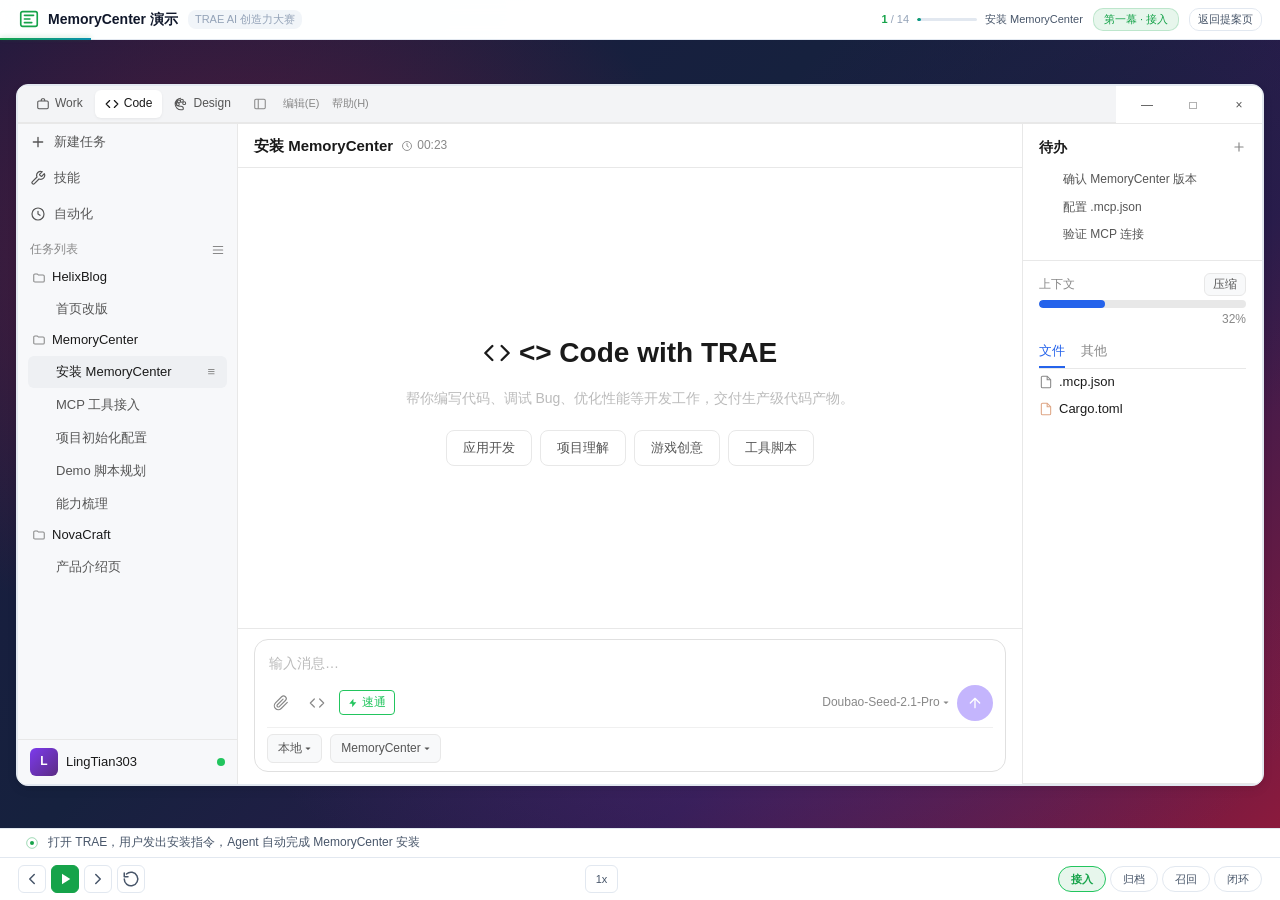
==== commit 21bea959: "feat(demo): 演示动画全面优化与补全 - 清理遗留代码：移除 .desktop-scene 包装、#scene-info-panel 浮窗及 CSS  - typing 动画补全：场景6/7" ====
--- a/contest/demo/index.html
+++ b/contest/demo/index.html
@@ -23,7 +23,7 @@
   <div class="topbar-right">
     <div class="topbar-progress-wrap">
       <span class="scene-counter">
-        <span id="scene-current">0</span> / <span id="scene-total">31</span>
+        <span id="scene-current">0</span> / <span id="scene-total">14</span>
       </span>
       <div id="progress-track" class="progress-track">
         <div id="progress-fill" class="progress-fill"></div>
@@ -81,25 +81,12 @@
       <span id="speed-label">1x</span>
     </button>
   </div>
-</div>
 
-<!-- 场景标签页（右上角浮动，显示当前场景信息） -->
-<div id="scene-info-panel" class="scene-info-panel">
-  <div class="info-row">
-    <span class="info-label">场景</span>
-    <span id="info-scene-id" class="info-value">—</span>
-  </div>
-  <div class="info-row">
-    <span class="info-label">幕</span>
-    <span id="info-act" class="info-value">—</span>
-  </div>
-  <div class="info-row">
-    <span class="info-label">展示能力</span>
-    <span id="info-capability" class="info-value">—</span>
-  </div>
-  <div class="info-row">
-    <span class="info-label">时长</span>
-    <span id="info-duration" class="info-value">—</span>
+  <div class="control-group control-acts">
+    <button class="ctrl-btn btn-act" data-act="1" title="跳转到第一幕 · 接入">接入</button>
+    <button class="ctrl-btn btn-act" data-act="2" title="跳转到第二幕 · 归档">归档</button>
+    <button class="ctrl-btn btn-act" data-act="3" title="跳转到第三幕 · 召回">召回</button>
+    <button class="ctrl-btn btn-act" data-act="4" title="跳转到第四幕 · 闭环">闭环</button>
   </div>
 </div>
 
--- a/contest/demo/demo.css
+++ b/contest/demo/demo.css
@@ -346,6 +346,27 @@
   height: 28px;
 }
 
+/* 四幕快捷跳转按钮 */
+.control-acts {
+  gap: 4px;
+}
+
+.btn-act {
+  width: auto;
+  padding: 0 12px;
+  font-size: 11px;
+  font-weight: 500;
+  height: 26px;
+  border-radius: 13px;
+}
+
+.btn-act.active {
+  background: var(--accent-glow);
+  border-color: var(--accent-dim);
+  color: var(--accent);
+  font-weight: 600;
+}
+
 .progress-wrap {
   flex: 1;
   display: flex;
@@ -387,42 +408,6 @@
   color: var(--text-dim);
   white-space: nowrap;
   font-weight: 500;
-}
-
-/* ============================================================
-   场景信息浮窗
-   ============================================================ */
-.scene-info-panel {
-  position: fixed;
-  top: calc(var(--topbar-h) + 8px);
-  right: 18px;
-  background: rgba(255, 255, 255, 0.96);
-  backdrop-filter: blur(8px);
-  border: 1px solid var(--border);
-  border-radius: 6px;
-  padding: 6px 10px;
-  box-shadow: var(--shadow-sm);
-  font-size: 10px;
-  min-width: 160px;
-  z-index: 50;
-  transition: opacity 0.3s;
-}
-
-.info-row {
-  display: flex;
-  justify-content: space-between;
-  gap: 10px;
-  padding: 1px 0;
-}
-
-.info-label {
-  color: var(--text-mute);
-}
-
-.info-value {
-  color: var(--text);
-  font-weight: 500;
-  text-align: right;
 }
 
 /* ============================================================
@@ -460,46 +445,77 @@
 }
 
 /* ============================================================
-   场景过渡动画
+   场景过渡动画（交叉淡入，消除中间空白闪烁）
    ============================================================ */
-.scene-content.fade-in {
-  animation: sceneFadeIn 0.4s ease-out;
-}
-
-@keyframes sceneFadeIn {
-  from { opacity: 0; transform: translateY(8px); }
-  to { opacity: 1; transform: translateY(0); }
-}
-
-.scene-content.fade-out {
-  animation: sceneFadeOut 0.3s ease-in forwards;
-}
-
-@keyframes sceneFadeOut {
-  from { opacity: 1; }
-  to { opacity: 0; }
+#scene-content {
+  transition: opacity 0.15s ease-out;
+}
+
+/* ============================================================
+   演示结束态浮层
+   ============================================================ */
+.demo-end-overlay {
+  position: absolute;
+  top: 0; left: 0; right: 0; bottom: 0;
+  background: rgba(0, 0, 0, 0.55);
+  backdrop-filter: blur(8px);
+  -webkit-backdrop-filter: blur(8px);
+  display: flex;
+  align-items: center;
+  justify-content: center;
+  z-index: 20;
+  animation: fadeIn 0.4s ease;
+}
+
+.demo-end-card {
+  background: var(--surface);
+  border-radius: 16px;
+  padding: 32px 48px;
+  text-align: center;
+  box-shadow: 0 12px 48px rgba(0, 0, 0, 0.25);
+  animation: scaleIn 0.4s ease;
+}
+
+.demo-end-title {
+  font-size: 22px;
+  font-weight: 600;
+  color: var(--text);
+  margin-bottom: 20px;
+}
+
+.demo-end-btn {
+  display: inline-flex;
+  align-items: center;
+  gap: 8px;
+  padding: 10px 24px;
+  background: var(--accent);
+  color: #fff;
+  border: none;
+  border-radius: 8px;
+  font-size: 14px;
+  font-weight: 600;
+  cursor: pointer;
+  transition: all 0.2s;
+}
+
+.demo-end-btn:hover {
+  transform: translateY(-2px);
+  box-shadow: 0 6px 20px rgba(22, 163, 74, 0.35);
+}
+
+@keyframes fadeIn {
+  from { opacity: 0; }
+  to { opacity: 1; }
+}
+
+@keyframes scaleIn {
+  from { opacity: 0; transform: scale(0.9); }
+  to { opacity: 1; transform: scale(1); }
 }
 
 /* ============================================================
    通用场景元素
    ============================================================ */
-
-/* 桌面背景（macOS Sonoma 风格流体壁纸） */
-.desktop-scene {
-  width: 100%;
-  height: 100%;
-  background:
-    radial-gradient(ellipse 60% 80% at 20% 30%, rgba(139, 26, 61, 0.6), transparent 60%),
-    radial-gradient(ellipse 50% 70% at 80% 20%, rgba(22, 33, 62, 0.7), transparent 55%),
-    radial-gradient(ellipse 70% 60% at 60% 80%, rgba(91, 44, 131, 0.5), transparent 60%),
-    radial-gradient(ellipse 40% 50% at 30% 60%, rgba(41, 182, 205, 0.3), transparent 50%),
-    linear-gradient(135deg, #1a1a3e 0%, #16213e 40%, #2d1b4e 70%, #8b1a3d 100%);
-  display: flex;
-  align-items: center;
-  justify-content: center;
-  position: relative;
-  overflow: hidden;
-}
 
 /* macOS Dock 栏 */
 .mac-dock {
